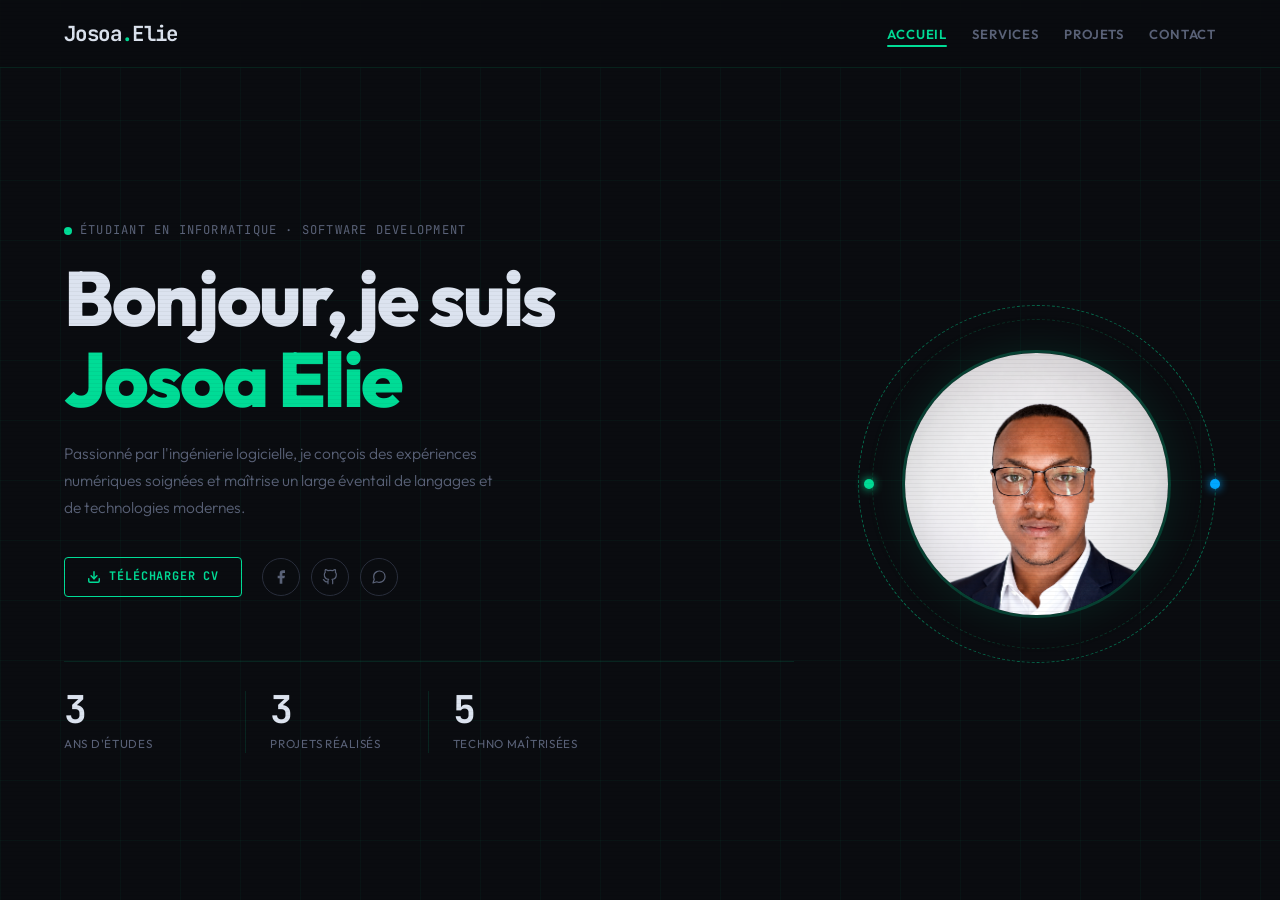
==== index.html @ e6a65ec1 "Ajout de mon portfolio" ====
<!DOCTYPE html>
<html lang="fr">
<head>
  <meta charset="UTF-8" />
  <meta name="viewport" content="width=device-width, initial-scale=1.0" />
  <title>Josoa Elie — Développeur Logiciel</title>
  <link rel="preconnect" href="https://fonts.googleapis.com" />
  <link rel="preconnect" href="https://fonts.gstatic.com" crossorigin />
  <link href="https://fonts.googleapis.com/css2?family=JetBrains+Mono:wght@400;700&family=Outfit:wght@300;400;500;600;700;800&display=swap" rel="stylesheet" />
  <link rel="stylesheet" href="css/style.css">
  <link rel="stylesheet" href="assets/icons/fontawesome/css/all.css">
</head>
<body>

  <!-- NAV -->
  <header>
    <nav class="nav" role="navigation" aria-label="Navigation principale">
      <a href="index.html" class="nav__logo" aria-label="Accueil">Josoa<span>.</span>Elie</a>

      <button class="nav__toggle" id="toggle" aria-label="Menu" aria-expanded="false">
        <span></span><span></span><span></span>
      </button>

      <ul class="nav__links" id="menu" role="list">
        <li><a href="index.html" class="active">Accueil</a></li>
        <li><a href="page/services.html">Services</a></li>
        <li><a href="page/projets.html">Projets</a></li>
        <li><a href="page/contact.html">Contact</a></li>
      </ul>
    </nav>
  </header>

  <div class="overlay" id="overlay" aria-hidden="true"></div>

  <!-- HERO -->
  <main>
    <section class="hero" aria-label="Présentation">

      <!-- Texte gauche -->
      <div class="hero__text">
        <p class="hero__badge">Étudiant en informatique &middot; Software Development</p>

        <h1 class="hero__title">
          Bonjour, je suis<br>
          <em>Josoa Elie</em>
        </h1>

        <p class="hero__desc">
          Passionné par l'ingénierie logicielle, je conçois des expériences numériques soignées
          et maîtrise un large éventail de langages et de technologies modernes.
        </p>

        <div class="hero__actions">
          <!-- CV download -->
          <a href="assets/images/Mon_CV.png" class="btn-outline" download>
            <svg width="14" height="14" viewBox="0 0 24 24" fill="none"
                 stroke="currentColor" stroke-width="2.5" stroke-linecap="round" stroke-linejoin="round"
                 aria-hidden="true">
              <path d="M21 15v4a2 2 0 01-2 2H5a2 2 0 01-2-2v-4"/>
              <polyline points="7 10 12 15 17 10"/>
              <line x1="12" y1="15" x2="12" y2="3"/>
            </svg>
            Télécharger CV
          </a>

          <!-- Réseaux -->
          <nav class="socials" aria-label="Réseaux sociaux">

            <!-- Facebook -->
            <a href="https://www.facebook.com/elie.josoa" target="_blank"
               rel="noopener noreferrer" aria-label="Facebook">
              <svg width="16" height="16" viewBox="0 0 24 24" fill="currentColor" aria-hidden="true">
                <path d="M18 2h-3a5 5 0 00-5 5v3H7v4h3v8h4v-8h3l1-4h-4V7a1 1 0 011-1h3z"/>
              </svg>
            </a>

            <!-- GitHub -->
            <a href="https://github.com/Josoa-elie" target="_blank"
               rel="noopener noreferrer" aria-label="GitHub">
              <svg width="16" height="16" viewBox="0 0 24 24" fill="none"
                   stroke="currentColor" stroke-width="1.8" stroke-linecap="round" stroke-linejoin="round"
                   aria-hidden="true">
                <path d="M9 19c-5 1.5-5-2.5-7-3m14 6v-3.87a3.37 3.37 0 00-.94-2.61
                         c3.14-.35 6.44-1.54 6.44-7A5.44 5.44 0 0020 4.77
                         5.07 5.07 0 0019.91 1S18.73.65 16 2.48a13.38 13.38 0 00-7 0
                         C6.27.65 5.09 1 5.09 1A5.07 5.07 0 005 4.77a5.44 5.44 0 00-1.5 3.78
                         c0 5.42 3.3 6.61 6.44 7A3.37 3.37 0 009 18.13V22"/>
              </svg>
            </a>

            <!-- WhatsApp -->
            <a href="https://wa.me/261346310581" target="_blank"
               rel="noopener noreferrer" aria-label="WhatsApp">
              <svg width="16" height="16" viewBox="0 0 24 24" fill="none"
                   stroke="currentColor" stroke-width="1.8" stroke-linecap="round" stroke-linejoin="round"
                   aria-hidden="true">
                <path d="M21 11.5a8.38 8.38 0 01-.9 3.8 8.5 8.5 0 01-7.6 4.7
                         8.38 8.38 0 01-3.8-.9L3 21l1.9-5.7a8.38 8.38 0 01-.9-3.8
                         8.5 8.5 0 014.7-7.6 8.38 8.38 0 013.8-.9h.5a8.48 8.48 0 018 8v.5z"/>
              </svg>
            </a>

          </nav>
        </div>

        <!-- Stats -->
        <div class="hero__stats" role="list" aria-label="Statistiques">
          <div class="stat" role="listitem">
            <div class="stat__n">3</div>
            <div class="stat__l">Ans d'études</div>
          </div>
          <div class="stat" role="listitem">
            <div class="stat__n">3</div>
            <div class="stat__l">Projets réalisés</div>
          </div>
          <div class="stat" role="listitem">
            <div class="stat__n">5</div>
            <div class="stat__l">Techno maîtrisées</div>
          </div>
        </div>
      </div>

      <!-- Photo droite -->
      <div class="hero__visual" aria-hidden="true">
        <div class="ring ring--1"></div>
        <div class="ring ring--2"></div>
        <div class="photo">
          <img src="assets/images/profil.png" alt="Photo de Josoa Elie"
            loading="eager"
            decoding="async">
        </div>
      </div>

    </section>
  </main>
  <script src="js/main.js"></script>
</body>
</html>
---- css/style.css ----
@import url('utilities.css');
@import url('base.css');
@import url('variables.css');
@import url('layout.css');
@import url('reset.css');
@import url('components.css');
@import url('contact.css');
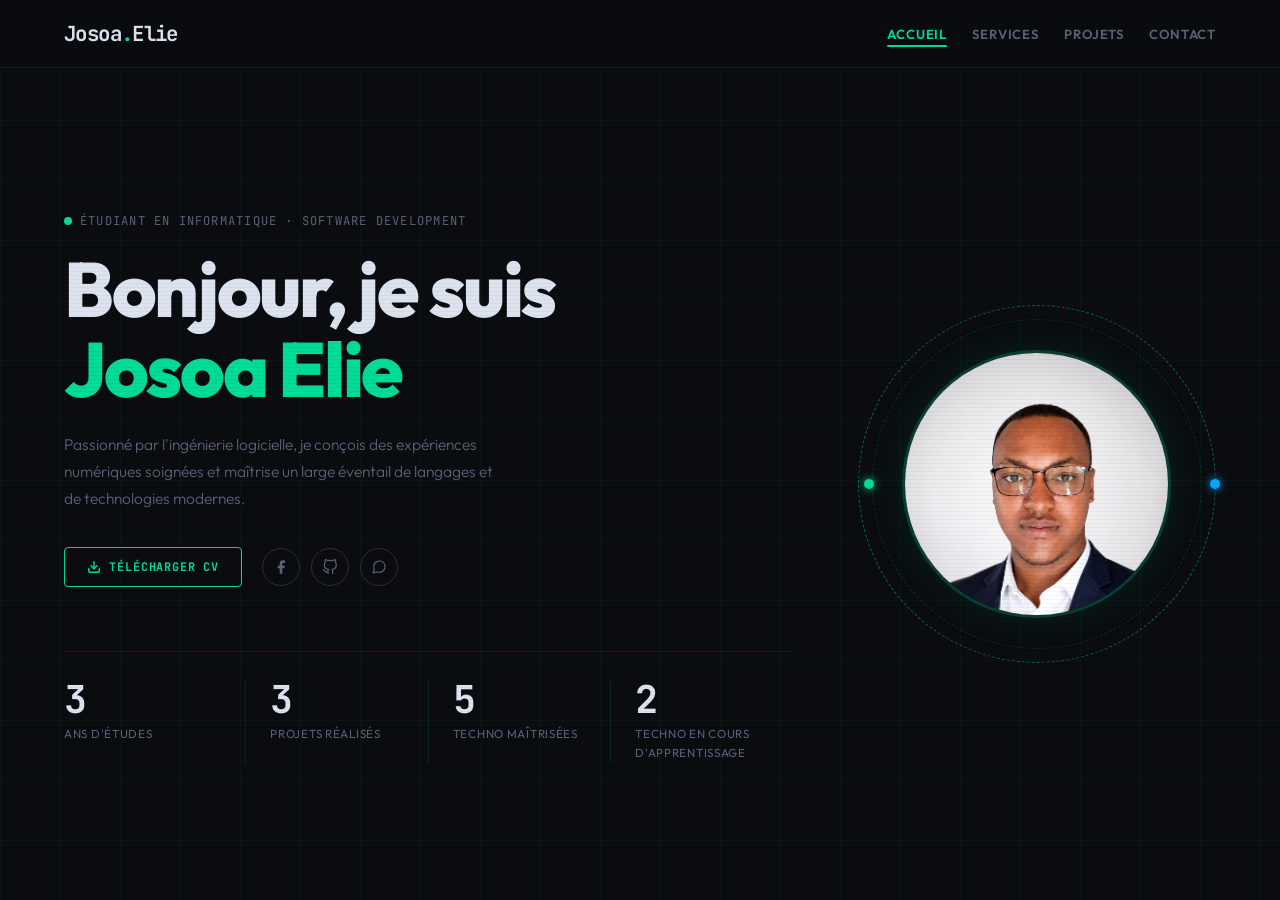
==== commit 1b11dae3: "Update" ====
--- a/index.html
+++ b/index.html
@@ -117,6 +117,10 @@
             <div class="stat__n">5</div>
             <div class="stat__l">Techno maîtrisées</div>
           </div>
+          <div class="stat" role="listitem">
+            <div class="stat__n">2</div>
+            <div class="stat__l">Techno en cours d'apprentissage</div>
+          </div>
         </div>
       </div>
 
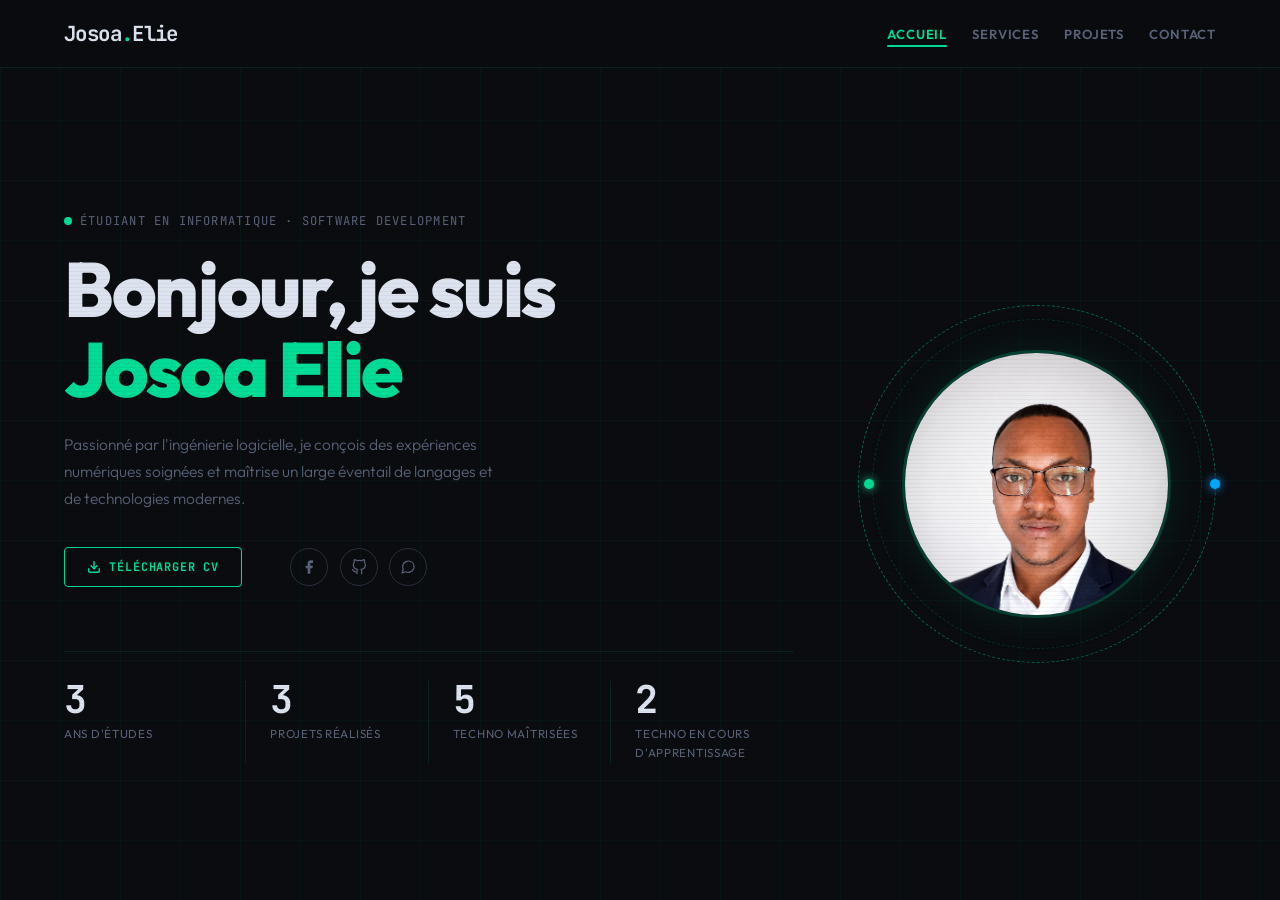
==== commit 34f06187: "Add download CV animation: add css/download.css, update index.html and js/main.js" ====
--- a/index.html
+++ b/index.html
@@ -8,6 +8,7 @@
   <link rel="preconnect" href="https://fonts.gstatic.com" crossorigin />
   <link href="https://fonts.googleapis.com/css2?family=JetBrains+Mono:wght@400;700&family=Outfit:wght@300;400;500;600;700;800&display=swap" rel="stylesheet" />
   <link rel="stylesheet" href="css/style.css">
+  <link rel="stylesheet" href="css/download.css"><!-- ajouté : styles pour l'indicateur de download -->
   <link rel="stylesheet" href="assets/icons/fontawesome/css/all.css">
 </head>
 <body>
@@ -52,7 +53,12 @@
 
         <div class="hero__actions">
           <!-- CV download -->
-          <a href="assets/images/Mon_CV.png" class="btn-outline" download>
+          <a href="assets/images/Curriculum vitæ.pdf"
+             id="download-cv"
+             class="btn-outline"
+             download
+             aria-describedby="download-status"
+             aria-pressed="false">
             <svg width="14" height="14" viewBox="0 0 24 24" fill="none"
                  stroke="currentColor" stroke-width="2.5" stroke-linecap="round" stroke-linejoin="round"
                  aria-hidden="true">
@@ -63,9 +69,15 @@
             Télécharger CV
           </a>
 
+          <!-- Indicateur de téléchargement (visuel + texte accessible) -->
+          <div id="download-indicator" class="download-indicator" aria-hidden="true" aria-live="polite">
+            <span class="spinner" aria-hidden="true"></span>
+            <span class="progress-bar" aria-hidden="true"><span class="progress-fill" style="width:0%"></span></span>
+            <span id="download-status" class="sr-only" aria-live="polite"></span>
+          </div>
+
           <!-- Réseaux -->
           <nav class="socials" aria-label="Réseaux sociaux">
-
             <!-- Facebook -->
             <a href="https://www.facebook.com/elie.josoa" target="_blank"
                rel="noopener noreferrer" aria-label="Facebook">
--- a/css/download.css
+++ b/css/download.css
@@ -0,0 +1,55 @@
+/* Visuel download indicator (spinner + progress) */
+.download-indicator {
+  display: inline-flex;
+  align-items: center;
+  gap: 0.6rem;
+  margin-left: 0.6rem;
+  font-size: 0.9rem;
+  color: var(--text-muted, #444);
+  position: relative;
+}
+
+/* Simple spinner */
+.spinner {
+  width: 1rem;
+  height: 1rem;
+  border: 2px solid rgba(0,0,0,0.12);
+  border-top-color: currentColor;
+  border-radius: 50%;
+  animation: spin 1s linear infinite;
+  display: none; /* affiché uniquement en cours de téléchargement */
+}
+@keyframes spin { to { transform: rotate(360deg); } }
+
+/* Progress bar container */
+.progress-bar {
+  width: 8rem;
+  height: 0.5rem;
+  background: rgba(0,0,0,0.08);
+  border-radius: 999px;
+  overflow: hidden;
+  display: none; /* affiché pour la variante "progress" */
+}
+.progress-fill {
+  height: 100%;
+  background: linear-gradient(90deg, #4f46e5, #06b6d4);
+  width: 0%;
+  transition: width 150ms linear;
+}
+
+/* Small helper: visually hidden text for screen readers */
+.sr-only {
+  position: absolute !important;
+  width: 1px !important;
+  height: 1px !important;
+  padding: 0 !important;
+  margin: -1px !important;
+  overflow: hidden !important;
+  clip: rect(0,0,0,0) !important;
+  white-space: nowrap !important;
+  border: 0 !important;
+}
+
+/* States when active (JS will toggle these classes) */
+.download-indicator.active .spinner { display: inline-block; }
+.download-indicator.progressing .progress-bar { display: block; }
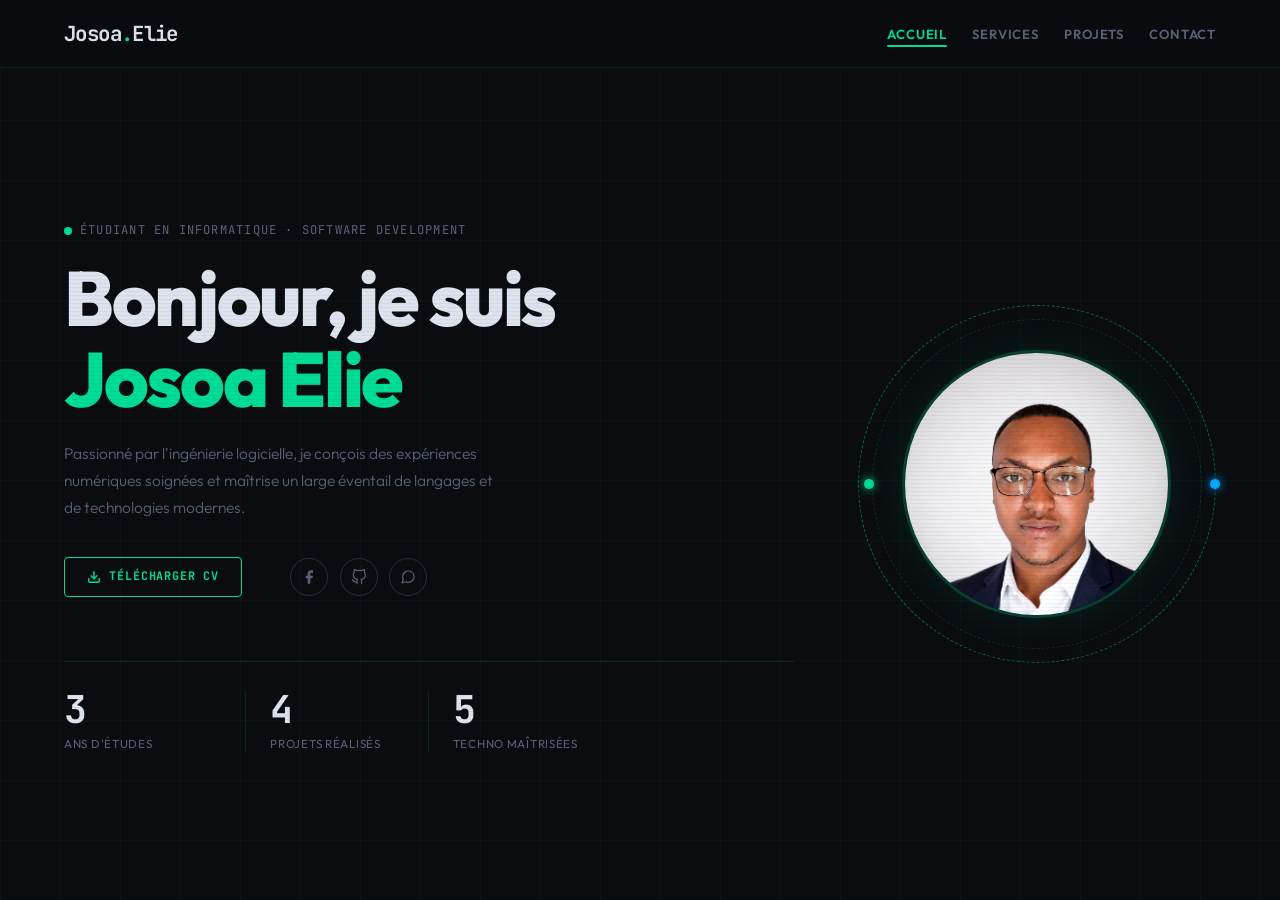
==== commit 17c39734: "Mise a jour des competences" ====
--- a/index.html
+++ b/index.html
@@ -53,7 +53,7 @@
 
         <div class="hero__actions">
           <!-- CV download -->
-          <a href="assets/images/Curriculum vitæ.pdf"
+          <a href="assets/images/Mon_CV.pdf"
              id="download-cv"
              class="btn-outline"
              download
@@ -122,16 +122,12 @@
             <div class="stat__l">Ans d'études</div>
           </div>
           <div class="stat" role="listitem">
-            <div class="stat__n">3</div>
+            <div class="stat__n">4</div>
             <div class="stat__l">Projets réalisés</div>
           </div>
           <div class="stat" role="listitem">
             <div class="stat__n">5</div>
             <div class="stat__l">Techno maîtrisées</div>
-          </div>
-          <div class="stat" role="listitem">
-            <div class="stat__n">2</div>
-            <div class="stat__l">Techno en cours d'apprentissage</div>
           </div>
         </div>
       </div>
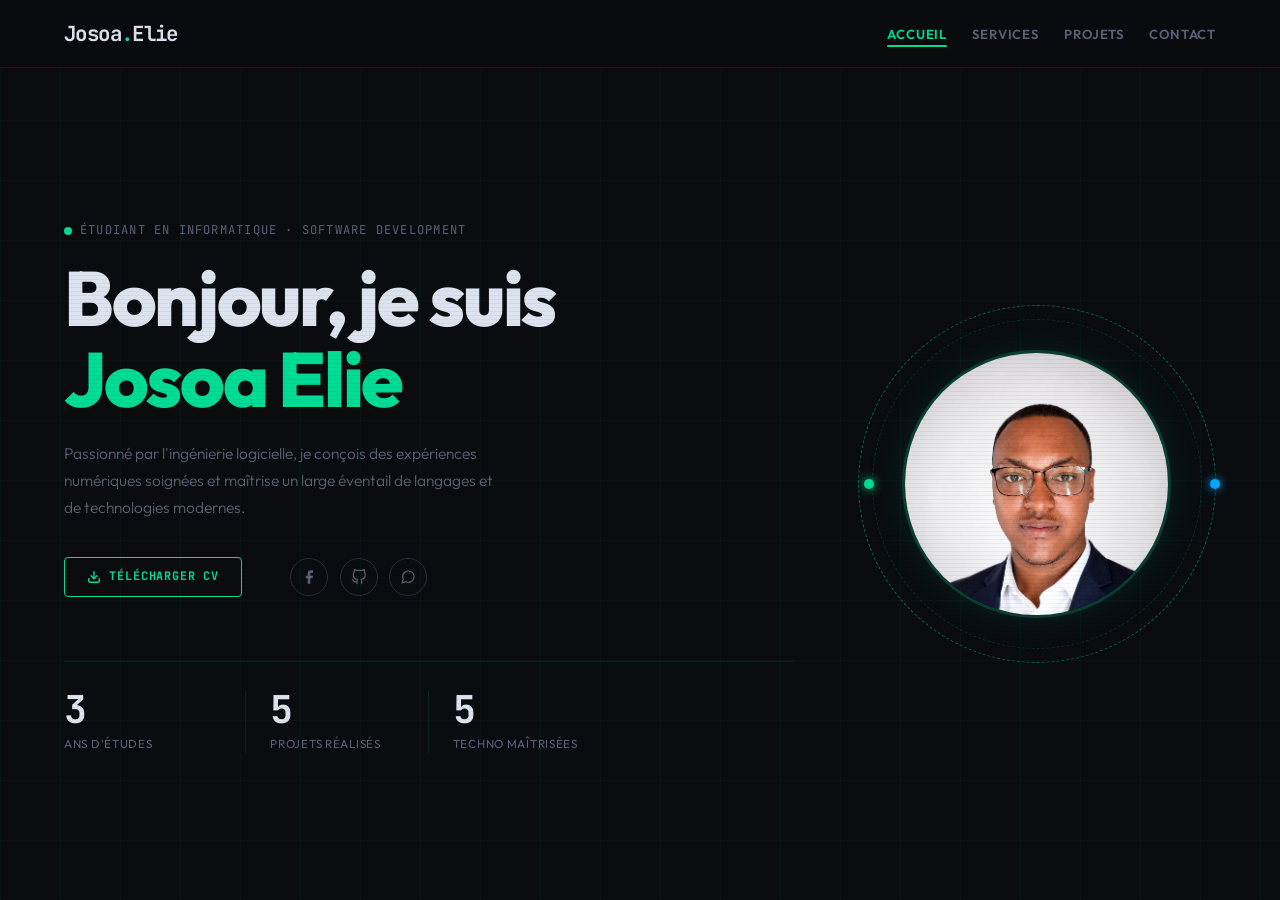
==== commit 1c2deb58: "Mise a jour de la page projet" ====
--- a/index.html
+++ b/index.html
@@ -53,7 +53,7 @@
 
         <div class="hero__actions">
           <!-- CV download -->
-          <a href="assets/images/Mon_CV.pdf"
+          <a href="assets/pdf/Mon_CV.pdf"
              id="download-cv"
              class="btn-outline"
              download
@@ -122,7 +122,7 @@
             <div class="stat__l">Ans d'études</div>
           </div>
           <div class="stat" role="listitem">
-            <div class="stat__n">4</div>
+            <div class="stat__n">5</div>
             <div class="stat__l">Projets réalisés</div>
           </div>
           <div class="stat" role="listitem">
